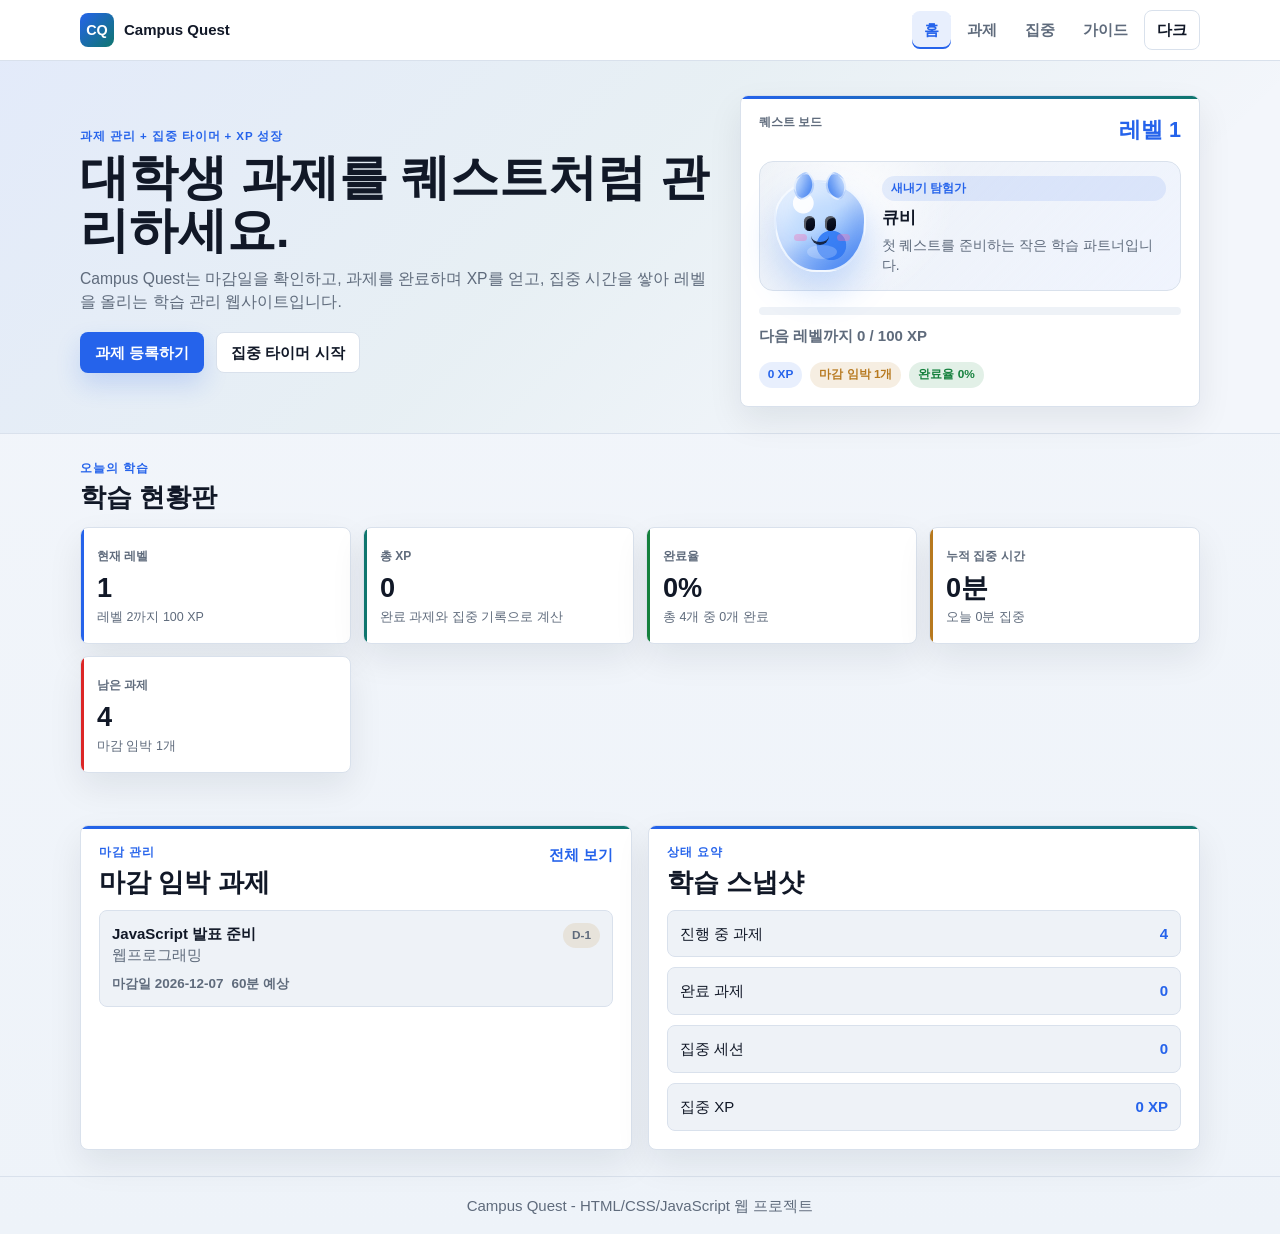
==== index.html @ e26a476d "Add Campus Quest final project" ====
<!DOCTYPE html>
<html lang="ko">
<head>
  <meta charset="UTF-8">
  <meta name="viewport" content="width=device-width, initial-scale=1.0">
  <title>Campus Quest | 대시보드</title>
  <link rel="stylesheet" href="css/style.css">
  <script src="js/storage.js" defer></script>
  <script src="js/common.js" defer></script>
  <script src="js/dashboard.js" defer></script>
</head>
<body data-page="home">
  <header class="site-header">
    <div class="container header-inner">
      <a class="brand" href="index.html" aria-label="Campus Quest 홈">
        <span class="brand-mark">CQ</span>
        <span class="brand-text">Campus Quest</span>
      </a>
      <button class="nav-toggle" id="navToggle" type="button" aria-controls="siteNav" aria-expanded="false">메뉴</button>
      <nav class="site-nav" id="siteNav" aria-label="주요 메뉴">
        <a href="index.html" data-page="home">홈</a>
        <a href="tasks.html" data-page="tasks">과제</a>
        <a href="focus.html" data-page="focus">집중</a>
        <a href="guide.html" data-page="guide">가이드</a>
        <button class="theme-toggle" id="themeToggle" type="button">다크</button>
      </nav>
    </div>
  </header>

  <main>
    <section class="hero-section">
      <div class="container hero-grid">
        <div class="hero-copy">
          <p class="eyebrow">과제 관리 + 집중 타이머 + XP 성장</p>
          <h1>대학생 과제를 퀘스트처럼 관리하세요.</h1>
          <p class="hero-lead">Campus Quest는 마감일을 확인하고, 과제를 완료하며 XP를 얻고, 집중 시간을 쌓아 레벨을 올리는 학습 관리 웹사이트입니다.</p>
          <div class="hero-actions">
            <a class="btn btn-primary" href="tasks.html">과제 등록하기</a>
            <a class="btn btn-secondary" href="focus.html">집중 타이머 시작</a>
          </div>
        </div>
        <div class="quest-preview" aria-label="Campus Quest 진행 상황 미리보기">
          <div class="preview-topline">
            <span>퀘스트 보드</span>
            <strong id="heroLevel">레벨 1</strong>
          </div>
          <div class="mascot-stage">
            <div class="mascot stage-1" id="questMascot" aria-hidden="true">
              <span class="mascot-wing mascot-wing-left"></span>
              <span class="mascot-wing mascot-wing-right"></span>
              <span class="mascot-ear mascot-ear-left"></span>
              <span class="mascot-ear mascot-ear-right"></span>
              <span class="mascot-crown"></span>
              <span class="mascot-eye mascot-eye-left"></span>
              <span class="mascot-eye mascot-eye-right"></span>
              <span class="mascot-mouth"></span>
              <span class="mascot-spark mascot-spark-left"></span>
              <span class="mascot-spark mascot-spark-right"></span>
            </div>
            <div class="mascot-copy">
              <span class="badge badge-primary" id="mascotStageBadge">새내기 탐험가</span>
              <strong id="mascotName">큐비</strong>
              <p id="mascotDescription">첫 퀘스트를 준비하는 작은 학습 파트너입니다.</p>
            </div>
          </div>
          <div class="preview-progress">
            <div class="progress-bar" aria-hidden="true">
              <span id="heroProgressBar"></span>
            </div>
            <p>다음 레벨까지 <span id="heroLevelXp">0</span> / 100 XP</p>
          </div>
          <div class="preview-badges">
            <span class="badge badge-primary" id="heroTotalXp">0 XP</span>
            <span class="badge badge-warning" id="heroUrgentCount">마감 임박 0개</span>
            <span class="badge badge-success" id="heroCompletionRate">완료율 0%</span>
          </div>
        </div>
      </div>
    </section>

    <section class="section">
      <div class="container">
        <div class="section-heading">
          <p class="eyebrow">오늘의 학습</p>
          <h2>학습 현황판</h2>
        </div>
        <div class="stats-grid dashboard-stats">
          <article class="stat-card">
            <span class="stat-label">현재 레벨</span>
            <strong id="currentLevel">1</strong>
            <small id="nextLevelText">레벨 2까지 100 XP</small>
          </article>
          <article class="stat-card">
            <span class="stat-label">총 XP</span>
            <strong id="totalXp">0</strong>
            <small>완료 과제와 집중 기록으로 계산</small>
          </article>
          <article class="stat-card">
            <span class="stat-label">완료율</span>
            <strong id="completionRate">0%</strong>
            <small id="taskCompletionText">0개 중 0개 완료</small>
          </article>
          <article class="stat-card">
            <span class="stat-label">누적 집중 시간</span>
            <strong id="totalFocusTime">0분</strong>
            <small id="todayFocusText">오늘 0분 집중</small>
          </article>
          <article class="stat-card">
            <span class="stat-label">남은 과제</span>
            <strong id="remainingTasks">0</strong>
            <small id="urgentTaskText">마감 임박 0개</small>
          </article>
        </div>
      </div>
    </section>

    <section class="section section-split">
      <div class="container split-grid">
        <article class="panel">
          <div class="panel-heading">
            <div>
              <p class="eyebrow">마감 관리</p>
              <h2>마감 임박 과제</h2>
            </div>
            <a class="text-link" href="tasks.html">전체 보기</a>
          </div>
          <div class="compact-list" id="urgentTaskList"></div>
        </article>

        <article class="panel">
          <div class="panel-heading">
            <div>
              <p class="eyebrow">상태 요약</p>
              <h2>학습 스냅샷</h2>
            </div>
          </div>
          <div class="snapshot-list">
            <div class="snapshot-row">
              <span>진행 중 과제</span>
              <strong id="openQuestCount">0</strong>
            </div>
            <div class="snapshot-row">
              <span>완료 과제</span>
              <strong id="completedQuestCount">0</strong>
            </div>
            <div class="snapshot-row">
              <span>집중 세션</span>
              <strong id="focusSessionCount">0</strong>
            </div>
            <div class="snapshot-row">
              <span>집중 XP</span>
              <strong id="focusXp">0 XP</strong>
            </div>
          </div>
        </article>
      </div>
    </section>
  </main>

  <footer class="site-footer">
    <div class="container">Campus Quest - HTML/CSS/JavaScript 웹 프로젝트</div>
  </footer>
</body>
</html>
---- css/style.css ----
:root {
  --bg: #f3f6fb;
  --surface: #ffffff;
  --text: #111827;
  --muted: #5f6b7c;
  --primary: #2563eb;
  --primary-dark: #1d4ed8;
  --accent: #0f766e;
  --danger: #dc2626;
  --warning: #b7791f;
  --success: #15803d;
  --border: #d9e1ec;
  --shadow: 0 14px 34px rgba(17, 24, 39, 0.08);
  --header-bg: rgba(255, 255, 255, 0.96);
  --soft: #eef2f7;
  --primary-soft: rgba(37, 99, 235, 0.1);
  --danger-soft: rgba(220, 38, 38, 0.1);
  --warning-soft: rgba(183, 121, 31, 0.13);
  --success-soft: rgba(21, 128, 61, 0.12);
  --muted-soft: rgba(95, 107, 124, 0.11);
}

html[data-theme="dark"] {
  --bg: #070a10;
  --surface: #101722;
  --text: #f7fafc;
  --muted: #9ca8ba;
  --primary: #60a5fa;
  --primary-dark: #3b82f6;
  --accent: #2dd4bf;
  --danger: #fb7185;
  --warning: #fbbf24;
  --success: #34d399;
  --border: #273244;
  --shadow: 0 16px 40px rgba(0, 0, 0, 0.28);
  --header-bg: rgba(7, 10, 16, 0.94);
  --soft: #0c121c;
  --primary-soft: rgba(96, 165, 250, 0.13);
  --danger-soft: rgba(251, 113, 133, 0.13);
  --warning-soft: rgba(251, 191, 36, 0.14);
  --success-soft: rgba(52, 211, 153, 0.13);
  --muted-soft: rgba(154, 164, 181, 0.12);
}

* {
  box-sizing: border-box;
}

html {
  min-height: 100%;
}

body {
  min-height: 100%;
  margin: 0;
  background: linear-gradient(180deg, var(--bg) 0%, #eef3f9 100%);
  color: var(--text);
  font-family: Arial, Helvetica, sans-serif;
  font-size: 15px;
  line-height: 1.45;
}

html[data-theme="dark"] body {
  background: linear-gradient(180deg, #070a10 0%, #0b1018 48%, #070a10 100%);
}

a {
  color: inherit;
  text-decoration: none;
}

button,
input,
select {
  font: inherit;
}

button {
  cursor: pointer;
}

:focus-visible {
  outline: 3px solid rgba(61, 99, 221, 0.34);
  outline-offset: 3px;
}

.container {
  width: min(1120px, calc(100% - 36px));
  margin: 0 auto;
}

.site-header {
  position: sticky;
  top: 0;
  z-index: 20;
  border-bottom: 1px solid var(--border);
  background: var(--header-bg);
  backdrop-filter: blur(14px);
}

.header-inner {
  display: flex;
  align-items: center;
  gap: 12px;
  min-height: 60px;
}

.brand {
  display: inline-flex;
  align-items: center;
  gap: 10px;
  font-weight: 800;
  letter-spacing: 0;
}

.brand-mark {
  display: grid;
  width: 34px;
  height: 34px;
  place-items: center;
  border-radius: 8px;
  background: linear-gradient(135deg, var(--primary), var(--accent));
  color: #ffffff;
  font-size: 0.9rem;
}

.brand-text {
  white-space: nowrap;
}

.site-nav {
  display: flex;
  align-items: center;
  gap: 4px;
  margin-left: auto;
}

.site-nav a,
.site-nav .theme-toggle {
  appearance: none;
  border: 0;
  border-radius: 8px;
  background: transparent;
  color: var(--muted);
  font: inherit;
  font-weight: 700;
  min-height: 36px;
  padding: 8px 12px;
  text-align: center;
  transition: background 0.15s ease, color 0.15s ease;
}

.site-nav a:hover,
.site-nav a.active,
.site-nav .theme-toggle:hover {
  background: var(--primary-soft);
  color: var(--primary);
}

.site-nav a.active {
  box-shadow: inset 0 -2px 0 var(--primary);
}

.site-nav .theme-toggle {
  border: 1px solid var(--border);
  background: var(--surface);
  color: var(--text);
}

.nav-toggle {
  border: 1px solid var(--border);
  border-radius: 8px;
  background: var(--surface);
  color: var(--text);
  font-weight: 700;
  min-height: 36px;
  padding: 7px 11px;
}

.nav-toggle {
  display: none;
  margin-left: auto;
}

.hero-section {
  padding: 34px 0 26px;
  border-bottom: 1px solid var(--border);
  background: linear-gradient(135deg, rgba(37, 99, 235, 0.08), rgba(15, 118, 110, 0.05) 45%, transparent 80%), var(--bg);
}

html[data-theme="dark"] .hero-section {
  background: linear-gradient(135deg, rgba(96, 165, 250, 0.13), rgba(45, 212, 191, 0.05) 48%, transparent 82%), var(--bg);
}

.hero-grid {
  display: grid;
  grid-template-columns: minmax(0, 1.16fr) minmax(300px, 0.84fr);
  gap: 24px;
  align-items: center;
}

.eyebrow {
  margin: 0 0 6px;
  color: var(--primary);
  font-size: 0.72rem;
  font-weight: 800;
  letter-spacing: 0.08em;
  text-transform: uppercase;
}

h1,
h2,
h3,
p {
  margin-top: 0;
}

h1 {
  max-width: 720px;
  margin-bottom: 12px;
  font-size: clamp(1.95rem, 3.8vw, 3.35rem);
  line-height: 1.08;
  letter-spacing: 0;
}

h2 {
  margin-bottom: 12px;
  font-size: clamp(1.25rem, 2.4vw, 1.65rem);
  line-height: 1.18;
}

h3 {
  margin-bottom: 8px;
  font-size: 1.1rem;
}

.hero-lead {
  max-width: 650px;
  color: var(--muted);
  font-size: 0.98rem;
}

.hero-actions,
.timer-controls {
  display: flex;
  flex-wrap: wrap;
  gap: 12px;
  margin-top: 18px;
}

.btn {
  display: inline-flex;
  align-items: center;
  justify-content: center;
  min-height: 38px;
  border: 1px solid transparent;
  border-radius: 8px;
  font-weight: 800;
  padding: 9px 14px;
  box-shadow: 0 1px 0 rgba(255, 255, 255, 0.15) inset;
  transition: transform 0.15s ease, background 0.15s ease, border-color 0.15s ease;
}

.btn:hover {
  transform: translateY(-1px);
}

.btn-primary {
  background: var(--primary);
  color: #ffffff;
  box-shadow: 0 12px 24px rgba(37, 99, 235, 0.18);
}

html[data-theme="dark"] .btn-primary {
  color: #07111f;
}

.btn-primary:hover {
  background: var(--primary-dark);
}

.btn-secondary {
  border-color: var(--border);
  background: var(--surface);
  color: var(--text);
}

html[data-theme="dark"] .btn-secondary,
html[data-theme="dark"] input,
html[data-theme="dark"] select {
  background: #0c121c;
}

.btn-danger {
  background: var(--danger);
  color: #ffffff;
}

.btn-small {
  min-height: 34px;
  padding: 7px 10px;
  font-size: 0.88rem;
}

.full-width {
  width: 100%;
}

.quest-preview,
.panel,
.timer-panel,
.stat-card,
.task-card,
.empty-state,
.record-card {
  border: 1px solid var(--border);
  border-radius: 8px;
  background: var(--surface);
  box-shadow: var(--shadow);
}

html[data-theme="dark"] .quest-preview,
html[data-theme="dark"] .panel,
html[data-theme="dark"] .timer-panel,
html[data-theme="dark"] .stat-card,
html[data-theme="dark"] .task-card,
html[data-theme="dark"] .empty-state,
html[data-theme="dark"] .record-card {
  background: #111827;
}

.quest-preview {
  position: relative;
  overflow: hidden;
  padding: 18px;
}

.quest-preview::before,
.panel::before,
.timer-panel::before,
.task-card::before,
.record-card::before {
  content: "";
  position: absolute;
  inset: 0 0 auto;
  height: 3px;
  background: linear-gradient(90deg, var(--primary), var(--accent));
}

.panel,
.timer-panel,
.task-card,
.record-card {
  position: relative;
  overflow: hidden;
}

.preview-topline,
.panel-heading,
.task-card-top,
.record-card-top {
  display: flex;
  align-items: flex-start;
  justify-content: space-between;
  gap: 12px;
}

.preview-topline span,
.stat-label {
  color: var(--muted);
  font-size: 0.75rem;
  font-weight: 800;
  text-transform: uppercase;
}

.preview-topline strong {
  color: var(--primary);
  font-size: 1.35rem;
}

.mascot-stage {
  position: relative;
  display: grid;
  grid-template-columns: auto minmax(0, 1fr);
  align-items: center;
  gap: 16px;
  margin: 16px 0 8px;
  border: 1px solid var(--border);
  border-radius: 14px;
  background: radial-gradient(circle at 22% 28%, rgba(255, 255, 255, 0.88), transparent 30%), linear-gradient(135deg, var(--soft), rgba(37, 99, 235, 0.07));
  padding: 14px;
}

html[data-theme="dark"] .mascot-stage {
  background: radial-gradient(circle at 22% 28%, rgba(255, 255, 255, 0.08), transparent 31%), linear-gradient(135deg, #0c121c, rgba(96, 165, 250, 0.1));
}

.mascot {
  --mascot-main: #bfdbfe;
  --mascot-soft: #dbeafe;
  --mascot-accent: #3b82f6;
  --mascot-deep: #1d4ed8;
  --mascot-glow: rgba(59, 130, 246, 0.26);
  --mascot-blush: rgba(244, 114, 182, 0.38);
  position: relative;
  width: 92px;
  height: 92px;
  flex: 0 0 auto;
  border: 2px solid rgba(255, 255, 255, 0.76);
  border-radius: 48% 52% 44% 46% / 42% 42% 54% 58%;
  background:
    radial-gradient(circle at 31% 24%, rgba(255, 255, 255, 0.92) 0 11%, transparent 12%),
    radial-gradient(circle at 63% 72%, var(--mascot-accent) 0 17%, transparent 18%),
    linear-gradient(145deg, var(--mascot-soft) 0%, var(--mascot-main) 46%, var(--mascot-accent) 100%);
  box-shadow: 0 18px 34px var(--mascot-glow), inset -10px -14px 22px rgba(29, 78, 216, 0.16), inset 9px 10px 18px rgba(255, 255, 255, 0.38);
  animation: mascotFloat 4.6s ease-in-out infinite;
}

html[data-theme="dark"] .mascot {
  border-color: rgba(255, 255, 255, 0.2);
  box-shadow: 0 18px 38px var(--mascot-glow), inset -10px -14px 22px rgba(0, 0, 0, 0.14), inset 9px 10px 18px rgba(255, 255, 255, 0.16);
}

.mascot::before {
  content: "";
  position: absolute;
  left: 18px;
  top: 52px;
  width: 13px;
  height: 7px;
  border-radius: 999px;
  background: var(--mascot-blush);
  box-shadow: 43px 0 0 var(--mascot-blush);
}

.mascot::after {
  content: "";
  position: absolute;
  left: 31px;
  bottom: 11px;
  width: 30px;
  height: 14px;
  border-radius: 50%;
  background: rgba(255, 255, 255, 0.22);
}

@keyframes mascotFloat {
  0%,
  100% {
    transform: translateY(0);
  }

  50% {
    transform: translateY(-4px);
  }
}

.mascot-ear,
.mascot-wing,
.mascot-eye,
.mascot-mouth,
.mascot-crown,
.mascot-spark {
  position: absolute;
  display: block;
}

.mascot-ear {
  top: -8px;
  width: 24px;
  height: 24px;
  border: 2px solid rgba(255, 255, 255, 0.55);
  border-radius: 70% 30% 70% 30%;
  background: linear-gradient(145deg, var(--mascot-soft), var(--mascot-accent));
  box-shadow: inset -4px -5px 8px rgba(29, 78, 216, 0.14);
}

.mascot-ear-left {
  left: 16px;
  transform: rotate(-31deg);
}

.mascot-ear-right {
  right: 16px;
  transform: scaleX(-1) rotate(-31deg);
}

.mascot-eye {
  top: 34px;
  width: 11px;
  height: 15px;
  border-radius: 999px;
  background: linear-gradient(180deg, #111827, #020617);
  box-shadow: inset 2px 2px 0 rgba(255, 255, 255, 0.32);
}

.mascot-eye-left {
  left: 28px;
}

.mascot-eye-right {
  right: 28px;
}

.mascot-mouth {
  left: 50%;
  top: 54px;
  width: 18px;
  height: 9px;
  border-bottom: 3px solid rgba(15, 23, 42, 0.86);
  border-radius: 0 0 999px 999px;
  transform: translateX(-50%);
}

.mascot-wing {
  top: 30px;
  width: 30px;
  height: 38px;
  border: 1px solid rgba(255, 255, 255, 0.34);
  border-radius: 72% 28% 72% 28%;
  background: linear-gradient(145deg, rgba(255, 255, 255, 0.42), rgba(45, 212, 191, 0.58));
  opacity: 0;
  box-shadow: 0 8px 18px rgba(45, 212, 191, 0.15);
}

.mascot-wing-left {
  left: -19px;
  transform: rotate(-22deg);
}

.mascot-wing-right {
  right: -19px;
  transform: scaleX(-1) rotate(-22deg);
}

.mascot-crown {
  left: 50%;
  top: -22px;
  width: 36px;
  height: 23px;
  background: linear-gradient(135deg, #f59e0b, #fde68a 64%, #ffffff);
  clip-path: polygon(0 100%, 14% 24%, 35% 68%, 50% 0, 65% 68%, 86% 24%, 100% 100%);
  opacity: 0;
  transform: translateX(-50%);
  filter: drop-shadow(0 6px 10px rgba(245, 158, 11, 0.22));
}

.mascot-spark {
  width: 11px;
  height: 11px;
  border-radius: 4px;
  background: linear-gradient(135deg, #fde68a, #f59e0b);
  opacity: 0;
  transform: rotate(45deg);
  box-shadow: 0 0 15px rgba(251, 191, 36, 0.4);
}

.mascot-spark-left {
  left: -7px;
  top: 13px;
}

.mascot-spark-right {
  right: -7px;
  bottom: 15px;
}

.mascot.stage-2 {
  --mascot-main: #99f6e4;
  --mascot-soft: #ccfbf1;
  --mascot-accent: #14b8a6;
  --mascot-deep: #0f766e;
  --mascot-glow: rgba(20, 184, 166, 0.27);
}

.mascot.stage-2 .mascot-spark-left,
.mascot.stage-2 .mascot-spark-right,
.mascot.stage-3 .mascot-spark-left,
.mascot.stage-3 .mascot-spark-right,
.mascot.stage-4 .mascot-spark-left,
.mascot.stage-4 .mascot-spark-right {
  opacity: 1;
}

.mascot.stage-3 {
  --mascot-main: #ddd6fe;
  --mascot-soft: #ede9fe;
  --mascot-accent: #8b5cf6;
  --mascot-deep: #6d28d9;
  --mascot-glow: rgba(139, 92, 246, 0.3);
}

.mascot.stage-3 .mascot-wing,
.mascot.stage-4 .mascot-wing {
  opacity: 1;
}

.mascot.stage-4 {
  --mascot-main: #fde68a;
  --mascot-soft: #fef3c7;
  --mascot-accent: #f59e0b;
  --mascot-deep: #b45309;
  --mascot-glow: rgba(245, 158, 11, 0.31);
}

.mascot.stage-4 .mascot-crown {
  opacity: 1;
}

.mascot-copy {
  display: grid;
  gap: 5px;
}

.mascot-copy strong {
  font-size: 1.05rem;
}

.mascot-copy p {
  margin: 0;
  color: var(--muted);
  font-size: 0.86rem;
}

.evolution-grid {
  display: grid;
  grid-template-columns: repeat(4, minmax(0, 1fr));
  gap: 12px;
}

.evolution-card {
  display: grid;
  align-content: start;
  gap: 10px;
  padding: 16px;
}

.evolution-card h3 {
  margin-bottom: 0;
}

.evolution-card .muted {
  min-height: 58px;
}

.evolution-preview {
  display: grid;
  min-height: 92px;
  place-items: center;
}

.evolution-preview .mascot {
  animation: none;
  transform: scale(0.82);
}

.evolution-lab {
  display: grid;
  grid-template-columns: minmax(0, 1fr) auto auto;
  align-items: center;
  gap: 14px;
  margin-top: 14px;
  padding: 16px;
}

.evolution-lab h2 {
  margin-bottom: 6px;
}

.evolution-lab p {
  margin-bottom: 0;
}

.preview-progress {
  margin: 16px 0;
}

.preview-progress p {
  margin: 10px 0 0;
  color: var(--muted);
  font-weight: 700;
}

.progress-bar {
  overflow: hidden;
  height: 8px;
  border-radius: 999px;
  background: var(--soft);
}

.progress-bar span {
  display: block;
  width: 0%;
  height: 100%;
  border-radius: inherit;
  background: linear-gradient(90deg, var(--primary), var(--accent));
  transition: width 0.25s ease;
}

.preview-badges,
.badge-row,
.task-meta,
.task-actions {
  display: flex;
  flex-wrap: wrap;
  gap: 8px;
}

.badge {
  display: inline-flex;
  align-items: center;
  min-height: 24px;
  border-radius: 999px;
  font-size: 0.74rem;
  font-weight: 800;
  padding: 4px 9px;
}

.badge-primary {
  background: var(--primary-soft);
  color: var(--primary);
}

.badge-warning {
  background: var(--warning-soft);
  color: var(--warning);
}

.badge-success {
  background: var(--success-soft);
  color: var(--success);
}

.badge-danger {
  background: var(--danger-soft);
  color: var(--danger);
}

.badge-muted {
  background: var(--muted-soft);
  color: var(--muted);
}

.section {
  padding: 26px 0;
}

.section-tight {
  padding-top: 12px;
}

.section-heading {
  margin-bottom: 14px;
}

.stats-grid {
  display: grid;
  grid-template-columns: repeat(4, minmax(0, 1fr));
  gap: 12px;
}

.dashboard-stats {
  grid-template-columns: repeat(4, minmax(0, 1fr));
}

.stat-card {
  position: relative;
  overflow: hidden;
  min-height: 108px;
  padding: 16px;
}

.stat-card::before {
  content: "";
  position: absolute;
  inset: 0 auto 0 0;
  width: 3px;
  background: var(--primary);
}

.stat-card:nth-child(2)::before {
  background: var(--accent);
}

.stat-card:nth-child(3)::before {
  background: var(--success);
}

.stat-card:nth-child(4)::before {
  background: var(--warning);
}

.stat-card:nth-child(5)::before {
  background: var(--danger);
}

.stat-card strong {
  display: block;
  margin: 8px 0 4px;
  color: var(--text);
  font-size: 1.7rem;
  line-height: 1;
}

html[data-theme="dark"] .stat-card strong {
  color: #ffffff;
}

.stat-card small {
  color: var(--muted);
}

.split-grid,
.two-column,
.guide-grid {
  display: grid;
  gap: 16px;
}

.split-grid {
  grid-template-columns: minmax(0, 1fr) minmax(0, 1fr);
}

.two-column {
  grid-template-columns: 320px minmax(0, 1fr);
  align-items: start;
}

.guide-grid {
  grid-template-columns: repeat(2, minmax(0, 1fr));
}

.panel,
.timer-panel {
  padding: 18px;
}

.text-link {
  color: var(--primary);
  font-weight: 800;
}

.compact-list,
.snapshot-list,
.record-list {
  display: grid;
  gap: 10px;
}

.compact-item,
.snapshot-row,
.record-card {
  border: 1px solid var(--border);
  border-radius: 8px;
  background: var(--soft);
  padding: 12px;
}

html[data-theme="dark"] .compact-item,
html[data-theme="dark"] .snapshot-row {
  background: #0f1724;
}

.compact-item {
  display: grid;
  gap: 8px;
}

.compact-item strong,
.record-card strong {
  display: block;
}

.compact-item span,
.record-card p,
.muted {
  color: var(--muted);
}

.snapshot-row {
  display: flex;
  align-items: center;
  justify-content: space-between;
  gap: 16px;
}

.snapshot-row strong {
  color: var(--primary);
}

.page-hero {
  padding: 30px 0 20px;
  border-bottom: 1px solid var(--border);
  background: linear-gradient(135deg, var(--soft), rgba(37, 99, 235, 0.07));
}

html[data-theme="dark"] .page-hero {
  background: linear-gradient(135deg, #0c121c, rgba(96, 165, 250, 0.08));
}

.page-hero h1 {
  max-width: 860px;
  font-size: clamp(1.65rem, 3vw, 2.45rem);
}

form,
.toolbar-fields,
.form-row {
  display: grid;
  gap: 12px;
}

.form-row {
  grid-template-columns: repeat(2, minmax(0, 1fr));
}

.form-group {
  display: grid;
  gap: 6px;
}

label {
  color: var(--text);
  font-size: 0.84rem;
  font-weight: 800;
}

input,
select {
  width: 100%;
  min-height: 40px;
  border: 1px solid var(--border);
  border-radius: 8px;
  background: var(--surface);
  color: var(--text);
  padding: 9px 11px;
  transition: border-color 0.15s ease, box-shadow 0.15s ease, background 0.15s ease;
}

input:focus,
select:focus {
  border-color: var(--primary);
  box-shadow: 0 0 0 3px var(--primary-soft);
  outline: 0;
}

.inline-message {
  display: none;
  border-radius: 8px;
  font-weight: 700;
  padding: 9px 11px;
}

.inline-message.show {
  display: block;
}

.inline-message.success {
  background: var(--success-soft);
  color: var(--success);
}

.inline-message.error {
  background: var(--danger-soft);
  color: var(--danger);
}

.inline-message.info {
  background: var(--primary-soft);
  color: var(--primary);
}

.toolbar {
  display: grid;
  gap: 14px;
  margin-bottom: 14px;
}

.filter-group {
  display: flex;
  flex-wrap: wrap;
  gap: 8px;
}

.filter-btn {
  min-height: 34px;
  border: 1px solid var(--border);
  border-radius: 999px;
  background: var(--surface);
  color: var(--muted);
  font-weight: 800;
  padding: 7px 11px;
  transition: background 0.15s ease, border-color 0.15s ease, color 0.15s ease;
}

.filter-btn.active {
  border-color: var(--primary);
  background: var(--primary-soft);
  color: var(--primary);
}

.toolbar-fields {
  grid-template-columns: minmax(0, 1fr) 170px;
}

.task-grid {
  display: grid;
  grid-template-columns: repeat(2, minmax(0, 1fr));
  gap: 12px;
}

.task-card {
  display: grid;
  gap: 12px;
  padding: 16px;
  transition: border-color 0.15s ease, transform 0.15s ease;
}

.task-card:hover {
  border-color: var(--primary);
  transform: translateY(-1px);
}

.task-card.completed {
  border-color: var(--success);
  background: linear-gradient(135deg, var(--success-soft), var(--surface));
}

.task-title {
  margin: 0 0 3px;
  font-size: 1.02rem;
}

.task-course,
.task-meta {
  color: var(--muted);
}

.task-meta {
  font-size: 0.84rem;
  font-weight: 700;
}

.task-actions {
  margin-top: 2px;
}

.task-actions .btn {
  flex: 1 1 116px;
}

.empty-state {
  grid-column: 1 / -1;
  padding: 22px;
  text-align: center;
}

.empty-state strong {
  display: block;
  margin-bottom: 6px;
  font-size: 1.1rem;
}

.timer-panel {
  display: grid;
  gap: 14px;
  align-content: start;
}

.timer-display {
  border: 1px solid var(--border);
  border-radius: 8px;
  background: linear-gradient(180deg, var(--soft), var(--surface));
  color: var(--primary);
  font-family: "Courier New", Courier, monospace;
  font-size: clamp(2.2rem, 6vw, 4.2rem);
  font-weight: 800;
  line-height: 1;
  padding: 22px 14px;
  text-align: center;
}

html[data-theme="dark"] .timer-display {
  background: linear-gradient(180deg, #0a1019, #111827);
  color: #dbeafe;
}

.timer-controls .btn {
  flex: 1 1 120px;
}

.record-list {
  max-height: 500px;
  overflow: auto;
  padding-right: 4px;
}

.record-card p {
  margin-bottom: 0;
}

.record-meta {
  display: grid;
  gap: 4px;
  margin-top: 8px;
  color: var(--muted);
  font-size: 0.84rem;
}

.step-list,
.feature-list {
  display: grid;
  gap: 10px;
  margin: 0;
  padding-left: 20px;
}

.reset-panel {
  display: grid;
  align-content: start;
  gap: 12px;
}

.site-footer {
  border-top: 1px solid var(--border);
  color: var(--muted);
  padding: 18px 0;
  text-align: center;
}

@media (max-width: 1024px) {
  .hero-grid,
  .split-grid,
  .two-column,
  .guide-grid {
    grid-template-columns: 1fr;
  }

  .evolution-grid {
    grid-template-columns: repeat(2, minmax(0, 1fr));
  }

  .evolution-lab {
    grid-template-columns: 1fr;
  }

  .stats-grid,
  .dashboard-stats {
    grid-template-columns: repeat(2, minmax(0, 1fr));
  }

  .task-grid {
    grid-template-columns: repeat(2, minmax(0, 1fr));
  }
}

@media (max-width: 768px) {
  .container {
    width: min(100% - 24px, 1120px);
  }

  .header-inner {
    flex-wrap: wrap;
    gap: 10px;
    padding: 10px 0;
  }

  .brand {
    flex: 1 1 auto;
  }

  .nav-toggle {
    display: inline-flex;
    align-items: center;
    justify-content: center;
  }

  .site-nav {
    display: none;
    flex: 1 0 100%;
    flex-direction: column;
    align-items: stretch;
    order: 4;
    margin-left: 0;
  }

  .site-nav.open {
    display: flex;
  }

  .site-nav a,
  .site-nav .theme-toggle {
    min-height: 44px;
    text-align: left;
    width: 100%;
  }

  .hero-section {
    padding: 28px 0 20px;
  }

  .page-hero {
    padding: 26px 0 18px;
  }

  .section {
    padding: 22px 0;
  }

  .stats-grid,
  .dashboard-stats,
  .task-grid,
  .form-row,
  .toolbar-fields,
  .evolution-grid {
    grid-template-columns: 1fr;
  }

  .stat-card {
    min-height: 104px;
  }

  .panel,
  .timer-panel,
  .quest-preview {
    padding: 16px;
  }

  .btn,
  .filter-btn,
  input,
  select {
    min-height: 42px;
  }

  .panel-heading,
  .task-card-top,
  .record-card-top {
    align-items: stretch;
    flex-direction: column;
  }
}
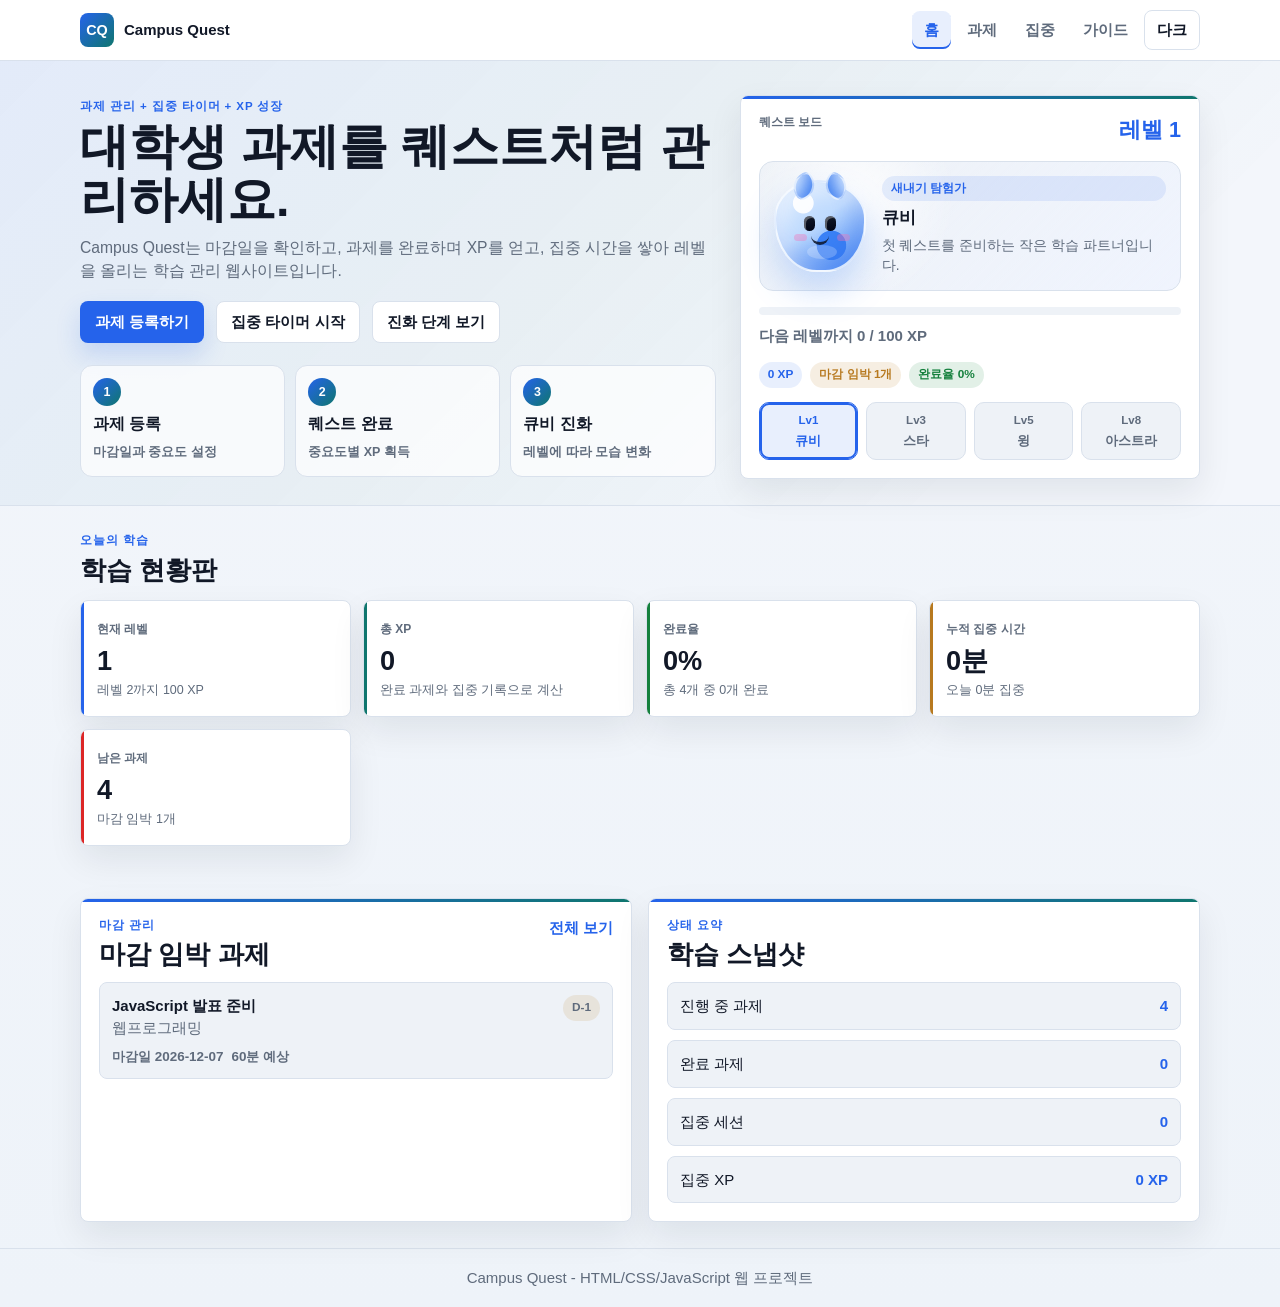
==== commit 3aa1883d: "Improve presentation flow and evolution demo" ====
--- a/index.html
+++ b/index.html
@@ -37,6 +37,24 @@
           <div class="hero-actions">
             <a class="btn btn-primary" href="tasks.html">과제 등록하기</a>
             <a class="btn btn-secondary" href="focus.html">집중 타이머 시작</a>
+            <a class="btn btn-secondary" href="guide.html">진화 단계 보기</a>
+          </div>
+          <div class="quest-flow" aria-label="Campus Quest 핵심 흐름">
+            <div class="quest-flow-step">
+              <span>1</span>
+              <strong>과제 등록</strong>
+              <small>마감일과 중요도 설정</small>
+            </div>
+            <div class="quest-flow-step">
+              <span>2</span>
+              <strong>퀘스트 완료</strong>
+              <small>중요도별 XP 획득</small>
+            </div>
+            <div class="quest-flow-step">
+              <span>3</span>
+              <strong>큐비 진화</strong>
+              <small>레벨에 따라 모습 변화</small>
+            </div>
           </div>
         </div>
         <div class="quest-preview" aria-label="Campus Quest 진행 상황 미리보기">
@@ -74,6 +92,24 @@
             <span class="badge badge-warning" id="heroUrgentCount">마감 임박 0개</span>
             <span class="badge badge-success" id="heroCompletionRate">완료율 0%</span>
           </div>
+          <div class="evolution-track" aria-label="큐비 진화 경로">
+            <div class="evolution-track-item" data-stage-level="1">
+              <span>Lv1</span>
+              <strong>큐비</strong>
+            </div>
+            <div class="evolution-track-item" data-stage-level="3">
+              <span>Lv3</span>
+              <strong>스타</strong>
+            </div>
+            <div class="evolution-track-item" data-stage-level="5">
+              <span>Lv5</span>
+              <strong>윙</strong>
+            </div>
+            <div class="evolution-track-item" data-stage-level="8">
+              <span>Lv8</span>
+              <strong>아스트라</strong>
+            </div>
+          </div>
         </div>
       </div>
     </section>
--- a/css/style.css
+++ b/css/style.css
@@ -248,6 +248,48 @@
   margin-top: 18px;
 }
 
+.quest-flow {
+  display: grid;
+  grid-template-columns: repeat(3, minmax(0, 1fr));
+  gap: 10px;
+  margin-top: 22px;
+}
+
+.quest-flow-step {
+  display: grid;
+  gap: 5px;
+  min-height: 112px;
+  border: 1px solid var(--border);
+  border-radius: 12px;
+  background: rgba(255, 255, 255, 0.72);
+  padding: 12px;
+}
+
+html[data-theme="dark"] .quest-flow-step {
+  background: rgba(17, 24, 39, 0.72);
+}
+
+.quest-flow-step span {
+  display: grid;
+  width: 28px;
+  height: 28px;
+  place-items: center;
+  border-radius: 999px;
+  background: linear-gradient(135deg, var(--primary), var(--accent));
+  color: #ffffff;
+  font-size: 0.78rem;
+  font-weight: 900;
+}
+
+.quest-flow-step strong {
+  font-size: 0.98rem;
+}
+
+.quest-flow-step small {
+  color: var(--muted);
+  font-weight: 700;
+}
+
 .btn {
   display: inline-flex;
   align-items: center;
@@ -622,6 +664,43 @@
   font-size: 0.86rem;
 }
 
+.evolution-track {
+  display: grid;
+  grid-template-columns: repeat(4, minmax(0, 1fr));
+  gap: 8px;
+  margin-top: 14px;
+}
+
+.evolution-track-item {
+  display: grid;
+  gap: 3px;
+  border: 1px solid var(--border);
+  border-radius: 10px;
+  background: var(--soft);
+  color: var(--muted);
+  padding: 9px 8px;
+  text-align: center;
+}
+
+.evolution-track-item span {
+  font-size: 0.72rem;
+  font-weight: 900;
+}
+
+.evolution-track-item strong {
+  font-size: 0.82rem;
+}
+
+.evolution-track-item.active {
+  border-color: var(--primary);
+  background: var(--primary-soft);
+  color: var(--primary);
+}
+
+.evolution-track-item.current {
+  box-shadow: inset 0 0 0 2px var(--primary);
+}
+
 .evolution-grid {
   display: grid;
   grid-template-columns: repeat(4, minmax(0, 1fr));
@@ -1089,6 +1168,12 @@
   flex: 1 1 120px;
 }
 
+.timer-hint {
+  margin: -4px 0 0;
+  color: var(--muted);
+  font-size: 0.86rem;
+}
+
 .record-list {
   max-height: 500px;
   overflow: auto;
@@ -1138,6 +1223,10 @@
 
   .evolution-grid {
     grid-template-columns: repeat(2, minmax(0, 1fr));
+  }
+
+  .quest-flow {
+    grid-template-columns: repeat(3, minmax(0, 1fr));
   }
 
   .evolution-lab {
@@ -1212,8 +1301,13 @@
   .task-grid,
   .form-row,
   .toolbar-fields,
-  .evolution-grid {
+  .evolution-grid,
+  .quest-flow {
     grid-template-columns: 1fr;
+  }
+
+  .evolution-track {
+    grid-template-columns: repeat(2, minmax(0, 1fr));
   }
 
   .stat-card {
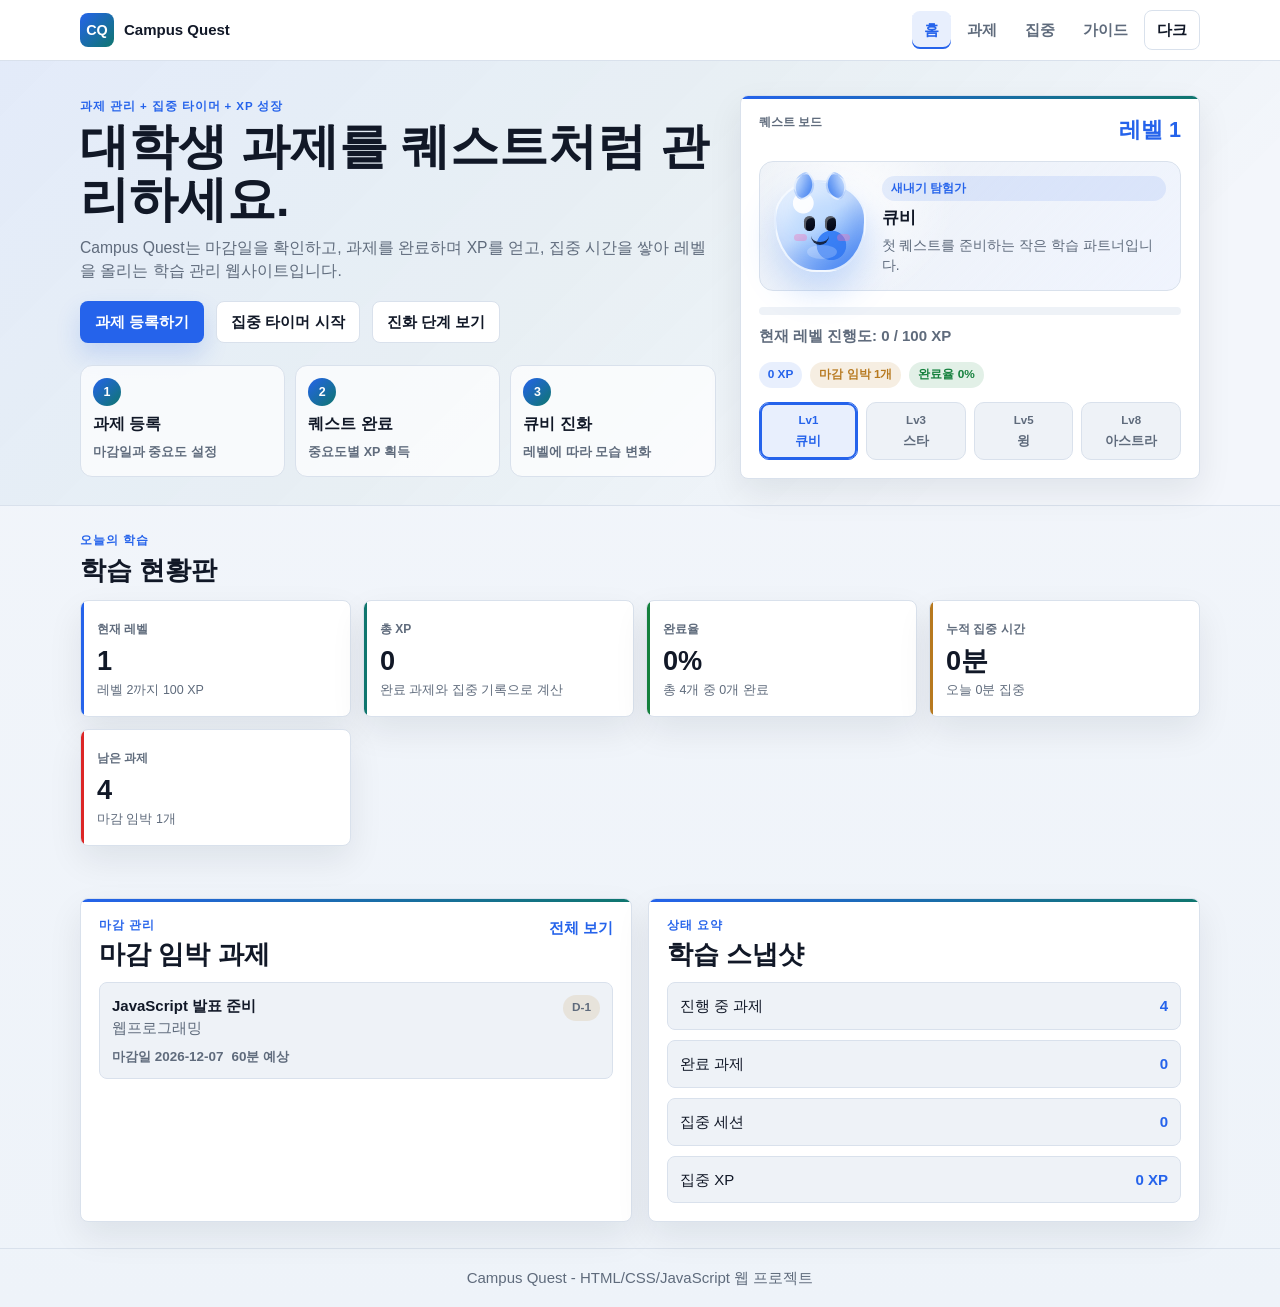
==== commit a284e532: "Show task XP rewards and refine demo copy" ====
--- a/index.html
+++ b/index.html
@@ -85,7 +85,7 @@
             <div class="progress-bar" aria-hidden="true">
               <span id="heroProgressBar"></span>
             </div>
-            <p>다음 레벨까지 <span id="heroLevelXp">0</span> / 100 XP</p>
+            <p>현재 레벨 진행도: <span id="heroLevelXp">0</span> / 100 XP</p>
           </div>
           <div class="preview-badges">
             <span class="badge badge-primary" id="heroTotalXp">0 XP</span>
--- a/css/style.css
+++ b/css/style.css
@@ -1103,11 +1103,22 @@
 .task-card.completed {
   border-color: var(--success);
   background: linear-gradient(135deg, var(--success-soft), var(--surface));
+  opacity: 0.86;
+}
+
+.task-card.completed:hover {
+  opacity: 1;
 }
 
 .task-title {
   margin: 0 0 3px;
   font-size: 1.02rem;
+}
+
+.task-card.completed .task-title {
+  color: var(--muted);
+  text-decoration: line-through;
+  text-decoration-thickness: 2px;
 }
 
 .task-course,
